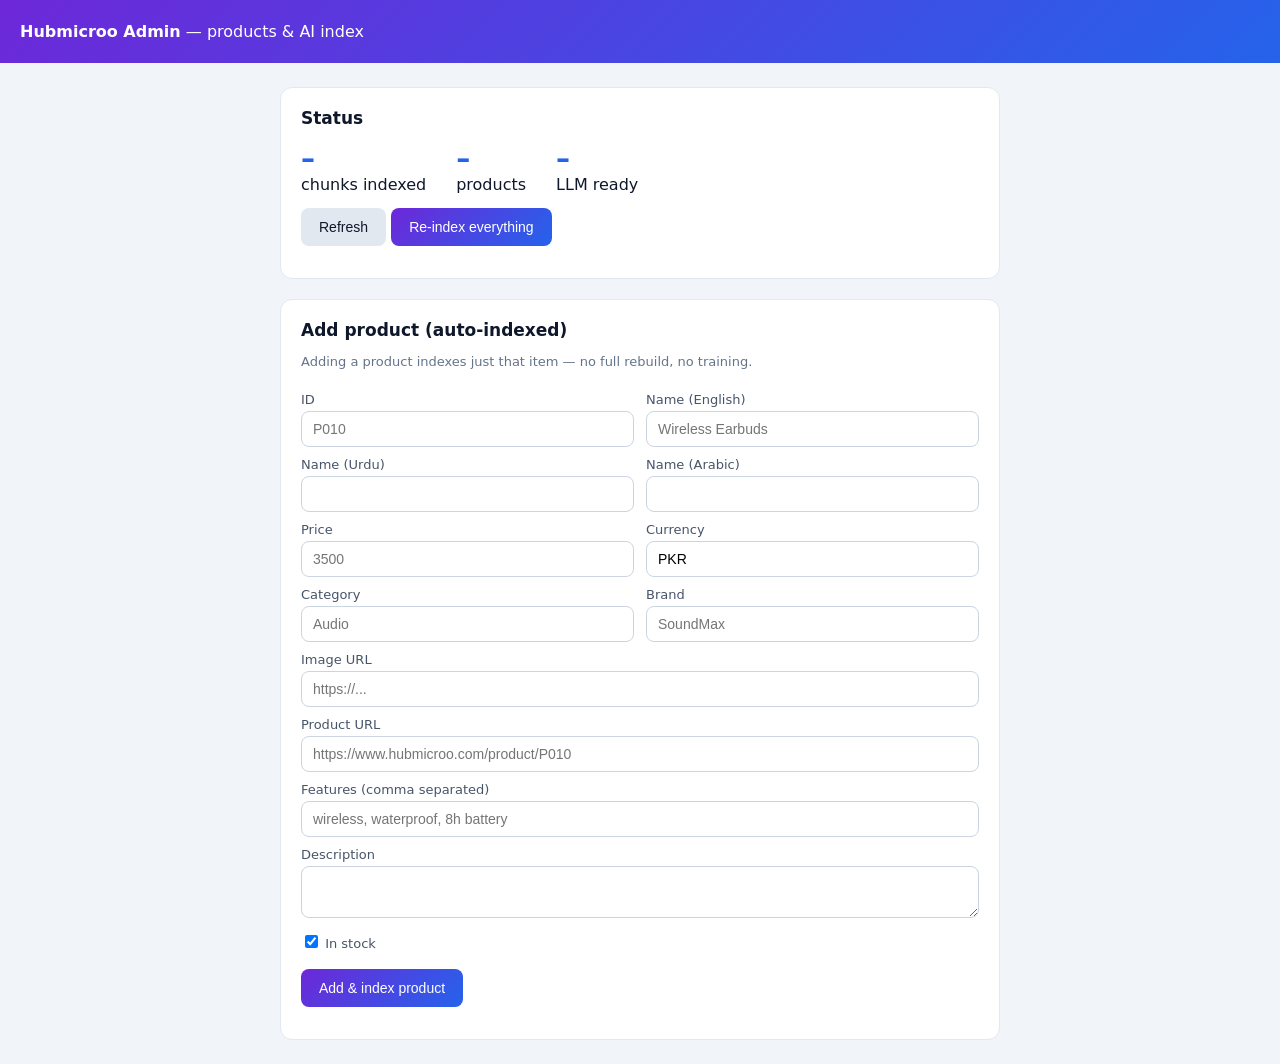
==== frontend/admin.html @ 42e917e4 "Hubmicroo self-hosted RAG voice assistant (EN/UR/AR) Voice + text shopping assistant for the Hubmicr" ====
<!DOCTYPE html>
<html lang="en">
<head>
  <meta charset="UTF-8" />
  <meta name="viewport" content="width=device-width, initial-scale=1.0" />
  <title>Hubmicroo — Admin</title>
  <style>
    body { font-family: system-ui, Arial, sans-serif; background: #f1f5f9; margin: 0; color: #0f172a; }
    header { background: linear-gradient(135deg,#6d28d9,#2563eb); color: #fff; padding: 22px 20px; }
    .wrap { max-width: 720px; margin: 24px auto; padding: 0 16px; }
    .card { background: #fff; border: 1px solid #e2e8f0; border-radius: 12px; padding: 20px; margin-bottom: 20px; }
    h2 { margin-top: 0; font-size: 17px; }
    label { display: block; font-size: 13px; margin: 10px 0 4px; color: #475569; }
    input, textarea { width: 100%; box-sizing: border-box; padding: 9px 11px;
      border: 1px solid #cbd5e1; border-radius: 8px; font-size: 14px; }
    .row { display: grid; grid-template-columns: 1fr 1fr; gap: 12px; }
    button { margin-top: 14px; background: linear-gradient(135deg,#6d28d9,#2563eb);
      color: #fff; border: none; padding: 11px 18px; border-radius: 8px; cursor: pointer; font-size: 14px; }
    .ghost { background: #e2e8f0; color: #0f172a; }
    .stat { font-size: 28px; font-weight: 700; color: #2563eb; }
    .msg { margin-top: 12px; font-size: 14px; }
    .ok { color: #16a34a; } .err { color: #dc2626; }
    .stats { display: flex; gap: 30px; }
  </style>
</head>
<body>
  <header><b>Hubmicroo Admin</b> — products & AI index</header>
  <div class="wrap">

    <div class="card">
      <h2>Status</h2>
      <div class="stats">
        <div><div class="stat" id="sChunks">–</div><div>chunks indexed</div></div>
        <div><div class="stat" id="sProducts">–</div><div>products</div></div>
        <div><div class="stat" id="sLLM">–</div><div>LLM ready</div></div>
      </div>
      <button class="ghost" onclick="refresh()">Refresh</button>
      <button onclick="reindex()">Re-index everything</button>
      <div class="msg" id="reMsg"></div>
    </div>

    <div class="card">
      <h2>Add product (auto-indexed)</h2>
      <p style="font-size:13px;color:#64748b">Adding a product indexes just that item — no full rebuild, no training.</p>
      <div class="row">
        <div><label>ID</label><input id="id" placeholder="P010"/></div>
        <div><label>Name (English)</label><input id="name" placeholder="Wireless Earbuds"/></div>
      </div>
      <div class="row">
        <div><label>Name (Urdu)</label><input id="name_ur" dir="rtl"/></div>
        <div><label>Name (Arabic)</label><input id="name_ar" dir="rtl"/></div>
      </div>
      <div class="row">
        <div><label>Price</label><input id="price" type="number" placeholder="3500"/></div>
        <div><label>Currency</label><input id="currency" value="PKR"/></div>
      </div>
      <div class="row">
        <div><label>Category</label><input id="category" placeholder="Audio"/></div>
        <div><label>Brand</label><input id="brand" placeholder="SoundMax"/></div>
      </div>
      <label>Image URL</label><input id="image" placeholder="https://..."/>
      <label>Product URL</label><input id="url" placeholder="https://www.hubmicroo.com/product/P010"/>
      <label>Features (comma separated)</label><input id="features" placeholder="wireless, waterproof, 8h battery"/>
      <label>Description</label><textarea id="description" rows="2"></textarea>
      <label><input type="checkbox" id="in_stock" checked style="width:auto"/> In stock</label>
      <button onclick="addProduct()">Add & index product</button>
      <div class="msg" id="addMsg"></div>
    </div>
  </div>

<script>
function refresh() {
  fetch("/api/health").then(r=>r.json()).then(h=>{
    document.getElementById("sChunks").textContent = h.chunks_indexed ?? "–";
    document.getElementById("sLLM").textContent = h.llm_ready ? "✓" : "✗";
  });
  fetch("/api/stats").then(r=>r.json()).then(s=>{
    document.getElementById("sProducts").textContent = s.products ?? "–";
  });
}
function reindex() {
  const m = document.getElementById("reMsg");
  m.textContent = "Re-indexing..."; m.className = "msg";
  fetch("/api/reindex", {method:"POST"}).then(r=>r.json()).then(d=>{
    m.textContent = d.detail ? ("Error: "+d.detail)
      : ("Done. " + d.products + " products, " + d.chunks + " chunks.");
    m.className = "msg " + (d.detail ? "err" : "ok");
    refresh();
  }).catch(()=>{ m.textContent="Failed"; m.className="msg err"; });
}
function addProduct() {
  const g = id => document.getElementById(id).value.trim();
  const body = {
    id:g("id"), name:g("name"), name_ur:g("name_ur"), name_ar:g("name_ar"),
    price:parseFloat(g("price")||"0"), currency:g("currency")||"PKR",
    category:g("category"), brand:g("brand"), image:g("image"), url:g("url"),
    description:g("description"),
    features:g("features")?g("features").split(",").map(s=>s.trim()):[],
    in_stock:document.getElementById("in_stock").checked
  };
  const m = document.getElementById("addMsg");
  m.textContent="Adding..."; m.className="msg";
  fetch("/api/products",{method:"POST",headers:{"Content-Type":"application/json"},
    body:JSON.stringify(body)}).then(r=>r.json()).then(d=>{
    m.textContent = d.detail ? ("Error: "+d.detail) : ("Added "+d.added+" and indexed.");
    m.className = "msg " + (d.detail ? "err":"ok");
    refresh();
  }).catch(()=>{ m.textContent="Failed"; m.className="msg err"; });
}
refresh();
</script>
</body>
</html>
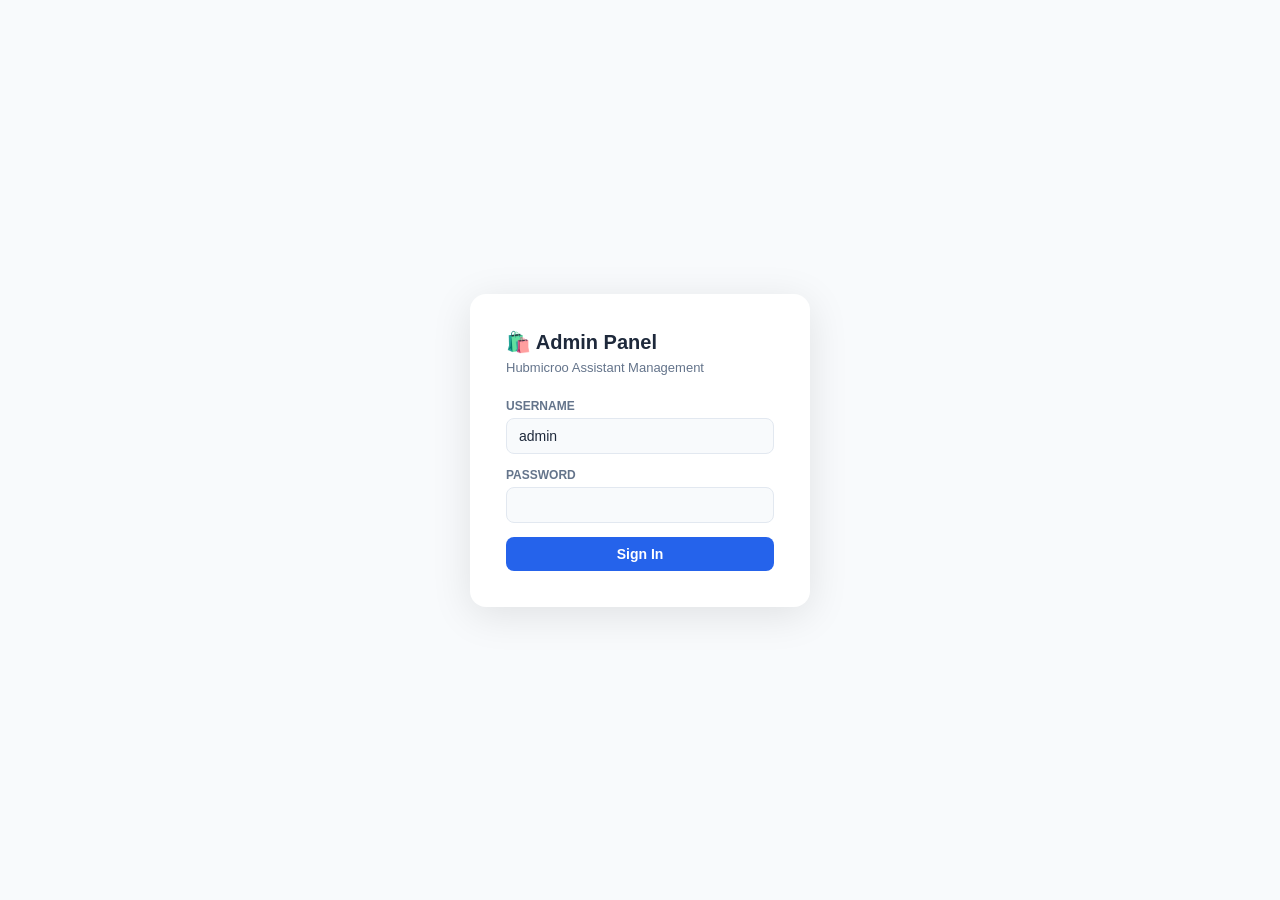
==== commit e034dbf1: "Complete rebuild: production-grade RAG voice assistant v2 - Modular backend: embedder, retrieval (hy" ====
--- a/frontend/admin.html
+++ b/frontend/admin.html
@@ -1,113 +1,361 @@
 <!DOCTYPE html>
 <html lang="en">
 <head>
-  <meta charset="UTF-8" />
-  <meta name="viewport" content="width=device-width, initial-scale=1.0" />
-  <title>Hubmicroo — Admin</title>
+  <meta charset="UTF-8">
+  <meta name="viewport" content="width=device-width, initial-scale=1.0">
+  <title>Hubmicroo Admin Panel</title>
   <style>
-    body { font-family: system-ui, Arial, sans-serif; background: #f1f5f9; margin: 0; color: #0f172a; }
-    header { background: linear-gradient(135deg,#6d28d9,#2563eb); color: #fff; padding: 22px 20px; }
-    .wrap { max-width: 720px; margin: 24px auto; padding: 0 16px; }
-    .card { background: #fff; border: 1px solid #e2e8f0; border-radius: 12px; padding: 20px; margin-bottom: 20px; }
-    h2 { margin-top: 0; font-size: 17px; }
-    label { display: block; font-size: 13px; margin: 10px 0 4px; color: #475569; }
-    input, textarea { width: 100%; box-sizing: border-box; padding: 9px 11px;
-      border: 1px solid #cbd5e1; border-radius: 8px; font-size: 14px; }
-    .row { display: grid; grid-template-columns: 1fr 1fr; gap: 12px; }
-    button { margin-top: 14px; background: linear-gradient(135deg,#6d28d9,#2563eb);
-      color: #fff; border: none; padding: 11px 18px; border-radius: 8px; cursor: pointer; font-size: 14px; }
-    .ghost { background: #e2e8f0; color: #0f172a; }
-    .stat { font-size: 28px; font-weight: 700; color: #2563eb; }
-    .msg { margin-top: 12px; font-size: 14px; }
-    .ok { color: #16a34a; } .err { color: #dc2626; }
-    .stats { display: flex; gap: 30px; }
+    *, *::before, *::after { box-sizing: border-box; margin: 0; padding: 0; }
+    body { font-family: -apple-system, BlinkMacSystemFont, 'Segoe UI', sans-serif; background: #f8fafc; color: #1e293b; }
+    .sidebar { width: 220px; background: #1e293b; color: #fff; height: 100vh; position: fixed; top: 0; left: 0; display: flex; flex-direction: column; padding: 0; z-index: 100; }
+    .sidebar-logo { padding: 20px 18px 16px; font-size: 16px; font-weight: 800; border-bottom: 1px solid rgba(255,255,255,0.08); }
+    .sidebar-logo span { font-size: 11px; font-weight: 400; opacity: 0.55; display: block; margin-top: 2px; }
+    .sidebar nav { flex: 1; padding: 12px 0; }
+    .nav-link { display: flex; align-items: center; gap: 10px; padding: 10px 18px; font-size: 14px; cursor: pointer; border-radius: 0; transition: background 0.15s; color: rgba(255,255,255,0.75); border: none; background: none; width: 100%; text-align: left; }
+    .nav-link:hover, .nav-link.active { background: rgba(255,255,255,0.08); color: #fff; }
+    .main { margin-left: 220px; min-height: 100vh; }
+    .topbar { background: #fff; border-bottom: 1px solid #e2e8f0; padding: 14px 24px; display: flex; align-items: center; justify-content: space-between; }
+    .topbar h1 { font-size: 18px; font-weight: 700; }
+    #logout-btn { background: none; border: 1px solid #e2e8f0; padding: 6px 14px; border-radius: 8px; cursor: pointer; font-size: 13px; color: #64748b; }
+    #logout-btn:hover { background: #f1f5f9; }
+    .content { padding: 24px; }
+    .section { display: none; }
+    .section.active { display: block; }
+
+    /* Login overlay */
+    #login-overlay { position: fixed; inset: 0; background: #f8fafc; display: flex; align-items: center; justify-content: center; z-index: 9999; }
+    .login-card { background: #fff; border-radius: 16px; padding: 36px; box-shadow: 0 8px 40px rgba(0,0,0,0.1); width: 340px; }
+    .login-card h2 { font-size: 20px; font-weight: 800; margin-bottom: 6px; }
+    .login-card p { font-size: 13px; color: #64748b; margin-bottom: 24px; }
+    .form-group { margin-bottom: 14px; }
+    .form-group label { font-size: 12px; font-weight: 600; color: #64748b; display: block; margin-bottom: 5px; }
+    input[type=text], input[type=password], input[type=number], textarea, select {
+      width: 100%; padding: 9px 12px; border: 1px solid #e2e8f0; border-radius: 8px;
+      font-size: 14px; color: #1e293b; background: #f8fafc; outline: none; font-family: inherit;
+    }
+    input:focus, textarea:focus, select:focus { border-color: #2563eb; background: #fff; }
+    .btn { padding: 9px 18px; border-radius: 8px; border: none; cursor: pointer; font-size: 14px; font-weight: 600; transition: background 0.15s; }
+    .btn-primary { background: #2563eb; color: #fff; width: 100%; }
+    .btn-primary:hover { background: #1d4ed8; }
+    .btn-secondary { background: #f1f5f9; color: #1e293b; }
+    .btn-secondary:hover { background: #e2e8f0; }
+    .btn-danger { background: #ef4444; color: #fff; }
+    .btn-danger:hover { background: #dc2626; }
+    .btn-sm { padding: 5px 12px; font-size: 12px; }
+    #login-error { color: #ef4444; font-size: 13px; margin-top: 8px; display: none; }
+
+    /* Stats cards */
+    .stats-grid { display: grid; grid-template-columns: repeat(auto-fill, minmax(200px, 1fr)); gap: 16px; margin-bottom: 24px; }
+    .stat-card { background: #fff; border-radius: 12px; padding: 18px; border: 1px solid #e2e8f0; }
+    .stat-card .label { font-size: 12px; color: #64748b; font-weight: 600; margin-bottom: 6px; }
+    .stat-card .value { font-size: 28px; font-weight: 800; color: #2563eb; }
+    .stat-card .sub { font-size: 12px; color: #64748b; margin-top: 2px; }
+    .badge { display: inline-block; padding: 2px 8px; border-radius: 20px; font-size: 11px; font-weight: 600; }
+    .badge-green { background: #dcfce7; color: #166534; }
+    .badge-red { background: #fee2e2; color: #991b1b; }
+    .badge-yellow { background: #fef9c3; color: #854d0e; }
+
+    /* Table */
+    .table-wrap { background: #fff; border-radius: 12px; border: 1px solid #e2e8f0; overflow: auto; }
+    table { width: 100%; border-collapse: collapse; font-size: 13px; }
+    th { text-align: left; padding: 10px 14px; font-size: 11px; color: #64748b; font-weight: 700; border-bottom: 1px solid #e2e8f0; background: #f8fafc; }
+    td { padding: 10px 14px; border-bottom: 1px solid #f1f5f9; vertical-align: middle; }
+    tr:last-child td { border-bottom: none; }
+    tr:hover td { background: #f8fafc; }
+
+    /* Product form */
+    .form-grid { display: grid; grid-template-columns: 1fr 1fr; gap: 14px; }
+    .form-full { grid-column: 1 / -1; }
+    .panel { background: #fff; border-radius: 12px; border: 1px solid #e2e8f0; padding: 20px; margin-bottom: 20px; }
+    .panel h3 { font-size: 15px; font-weight: 700; margin-bottom: 16px; padding-bottom: 10px; border-bottom: 1px solid #f1f5f9; }
+    .toast { position: fixed; bottom: 20px; right: 20px; background: #1e293b; color: #fff; padding: 12px 18px; border-radius: 10px; font-size: 13px; z-index: 9999; transform: translateY(60px); transition: transform 0.25s; pointer-events: none; }
+    .toast.show { transform: translateY(0); }
+    .toast.error { background: #ef4444; }
   </style>
 </head>
 <body>
-  <header><b>Hubmicroo Admin</b> — products & AI index</header>
-  <div class="wrap">
-
-    <div class="card">
-      <h2>Status</h2>
-      <div class="stats">
-        <div><div class="stat" id="sChunks">–</div><div>chunks indexed</div></div>
-        <div><div class="stat" id="sProducts">–</div><div>products</div></div>
-        <div><div class="stat" id="sLLM">–</div><div>LLM ready</div></div>
-      </div>
-      <button class="ghost" onclick="refresh()">Refresh</button>
-      <button onclick="reindex()">Re-index everything</button>
-      <div class="msg" id="reMsg"></div>
-    </div>
-
-    <div class="card">
-      <h2>Add product (auto-indexed)</h2>
-      <p style="font-size:13px;color:#64748b">Adding a product indexes just that item — no full rebuild, no training.</p>
-      <div class="row">
-        <div><label>ID</label><input id="id" placeholder="P010"/></div>
-        <div><label>Name (English)</label><input id="name" placeholder="Wireless Earbuds"/></div>
-      </div>
-      <div class="row">
-        <div><label>Name (Urdu)</label><input id="name_ur" dir="rtl"/></div>
-        <div><label>Name (Arabic)</label><input id="name_ar" dir="rtl"/></div>
-      </div>
-      <div class="row">
-        <div><label>Price</label><input id="price" type="number" placeholder="3500"/></div>
-        <div><label>Currency</label><input id="currency" value="PKR"/></div>
-      </div>
-      <div class="row">
-        <div><label>Category</label><input id="category" placeholder="Audio"/></div>
-        <div><label>Brand</label><input id="brand" placeholder="SoundMax"/></div>
-      </div>
-      <label>Image URL</label><input id="image" placeholder="https://..."/>
-      <label>Product URL</label><input id="url" placeholder="https://www.hubmicroo.com/product/P010"/>
-      <label>Features (comma separated)</label><input id="features" placeholder="wireless, waterproof, 8h battery"/>
-      <label>Description</label><textarea id="description" rows="2"></textarea>
-      <label><input type="checkbox" id="in_stock" checked style="width:auto"/> In stock</label>
-      <button onclick="addProduct()">Add & index product</button>
-      <div class="msg" id="addMsg"></div>
-    </div>
+
+<!-- Login Overlay -->
+<div id="login-overlay">
+  <div class="login-card">
+    <h2>🛍️ Admin Panel</h2>
+    <p>Hubmicroo Assistant Management</p>
+    <div class="form-group">
+      <label>USERNAME</label>
+      <input type="text" id="login-user" value="admin" autocomplete="username">
+    </div>
+    <div class="form-group">
+      <label>PASSWORD</label>
+      <input type="password" id="login-pass" autocomplete="current-password">
+    </div>
+    <button class="btn btn-primary" onclick="doLogin()">Sign In</button>
+    <div id="login-error">Invalid credentials</div>
   </div>
+</div>
+
+<!-- Sidebar -->
+<div class="sidebar">
+  <div class="sidebar-logo">🛍️ Hubmicroo <span>Admin Panel</span></div>
+  <nav>
+    <button class="nav-link active" onclick="showSection('dashboard')">📊 Dashboard</button>
+    <button class="nav-link" onclick="showSection('products')">📦 Products</button>
+    <button class="nav-link" onclick="showSection('pages')">📄 Pages / FAQ</button>
+    <button class="nav-link" onclick="showSection('queries')">🔍 Recent Queries</button>
+  </nav>
+</div>
+
+<!-- Main -->
+<div class="main">
+  <div class="topbar">
+    <h1 id="section-title">Dashboard</h1>
+    <button id="logout-btn" onclick="doLogout()">Log out</button>
+  </div>
+  <div class="content">
+
+    <!-- Dashboard -->
+    <div id="section-dashboard" class="section active">
+      <div class="stats-grid" id="stats-grid">
+        <div class="stat-card"><div class="label">INDEXED DOCS</div><div class="value" id="stat-docs">—</div></div>
+        <div class="stat-card"><div class="label">CACHE SIZE</div><div class="value" id="stat-cache">—</div></div>
+        <div class="stat-card"><div class="label">OLLAMA</div><div class="value" id="stat-ollama" style="font-size:16px;padding-top:6px">—</div></div>
+        <div class="stat-card"><div class="label">QDRANT</div><div class="value" id="stat-qdrant" style="font-size:16px;padding-top:6px">—</div></div>
+      </div>
+      <div class="panel">
+        <h3>Actions</h3>
+        <button class="btn btn-secondary" onclick="doReindex()">🔄 Full Reindex (admin)</button>
+        &nbsp;
+        <button class="btn btn-secondary" onclick="loadStats()">↻ Refresh stats</button>
+      </div>
+    </div>
+
+    <!-- Products -->
+    <div id="section-products" class="section">
+      <div class="panel">
+        <h3 id="product-form-title">Add Product</h3>
+        <div class="form-grid">
+          <div class="form-group"><label>ID (unique slug)</label><input type="text" id="p-id"></div>
+          <div class="form-group"><label>SKU</label><input type="text" id="p-sku"></div>
+          <div class="form-group form-full"><label>Name</label><input type="text" id="p-name"></div>
+          <div class="form-group form-full"><label>Description</label><textarea id="p-desc" rows="3"></textarea></div>
+          <div class="form-group"><label>Price (PKR)</label><input type="number" id="p-price" value="0"></div>
+          <div class="form-group"><label>Currency</label><select id="p-currency"><option>PKR</option><option>USD</option><option>AED</option></select></div>
+          <div class="form-group"><label>Category</label><input type="text" id="p-category"></div>
+          <div class="form-group"><label>In Stock</label><select id="p-stock"><option value="true">Yes</option><option value="false">No</option></select></div>
+          <div class="form-group form-full"><label>Image URL</label><input type="text" id="p-img"></div>
+          <div class="form-group form-full"><label>Buy URL</label><input type="text" id="p-url"></div>
+          <div class="form-group form-full"><label>Tags (comma-separated)</label><input type="text" id="p-tags"></div>
+        </div>
+        <div style="margin-top:14px;display:flex;gap:8px">
+          <button class="btn btn-primary" onclick="saveProduct()">💾 Save &amp; Index</button>
+          <button class="btn btn-secondary" onclick="clearProductForm()">Clear</button>
+        </div>
+      </div>
+      <div class="table-wrap">
+        <table>
+          <thead><tr><th>ID</th><th>Name</th><th>Price</th><th>Stock</th><th>Category</th><th></th></tr></thead>
+          <tbody id="products-table-body"><tr><td colspan="6" style="color:#94a3b8;text-align:center;padding:20px">Loading…</td></tr></tbody>
+        </table>
+      </div>
+    </div>
+
+    <!-- Pages -->
+    <div id="section-pages" class="section">
+      <div class="panel">
+        <h3>Add / Edit Page</h3>
+        <div class="form-group"><label>ID (unique slug, e.g. "returns")</label><input type="text" id="pg-id"></div>
+        <div class="form-group"><label>Title</label><input type="text" id="pg-title"></div>
+        <div class="form-group"><label>Content</label><textarea id="pg-content" rows="8"></textarea></div>
+        <div style="margin-top:14px">
+          <button class="btn btn-primary" onclick="savePage()">💾 Save &amp; Index</button>
+        </div>
+      </div>
+    </div>
+
+    <!-- Queries -->
+    <div id="section-queries" class="section">
+      <div class="panel" style="margin-bottom:16px">
+        <h3>Recent Queries (anonymised)</h3>
+        <button class="btn btn-secondary btn-sm" onclick="loadQueries()">↻ Refresh</button>
+      </div>
+      <div class="table-wrap">
+        <table>
+          <thead><tr><th>Time</th><th>Lang</th><th>Type</th><th>Cached</th><th>Chars</th></tr></thead>
+          <tbody id="queries-table-body"></tbody>
+        </table>
+      </div>
+    </div>
+
+  </div>
+</div>
+
+<div class="toast" id="toast"></div>
 
 <script>
-function refresh() {
-  fetch("/api/health").then(r=>r.json()).then(h=>{
-    document.getElementById("sChunks").textContent = h.chunks_indexed ?? "–";
-    document.getElementById("sLLM").textContent = h.llm_ready ? "✓" : "✗";
+  let token = sessionStorage.getItem("hm_admin_token") || "";
+
+  // ── Auth ────────────────────────────────────────────────────────────────────
+  async function doLogin() {
+    const user = document.getElementById("login-user").value;
+    const pass = document.getElementById("login-pass").value;
+    const fd = new FormData();
+    fd.append("username", user); fd.append("password", pass);
+    try {
+      const r = await fetch("/admin/login", { method: "POST", body: fd });
+      if (!r.ok) throw new Error();
+      const d = await r.json();
+      token = d.access_token;
+      sessionStorage.setItem("hm_admin_token", token);
+      document.getElementById("login-overlay").style.display = "none";
+      loadStats();
+      loadProducts();
+    } catch {
+      document.getElementById("login-error").style.display = "block";
+    }
+  }
+
+  function doLogout() {
+    token = ""; sessionStorage.removeItem("hm_admin_token");
+    location.reload();
+  }
+
+  // Auto-hide login if token exists
+  if (token) {
+    document.getElementById("login-overlay").style.display = "none";
+    loadStats(); loadProducts();
+  }
+
+  document.getElementById("login-pass").addEventListener("keydown", e => { if (e.key === "Enter") doLogin(); });
+
+  // ── Navigation ───────────────────────────────────────────────────────────────
+  const sectionTitles = { dashboard: "Dashboard", products: "Products", pages: "Pages / FAQ", queries: "Recent Queries" };
+  function showSection(name) {
+    document.querySelectorAll(".section").forEach(s => s.classList.remove("active"));
+    document.querySelectorAll(".nav-link").forEach(n => n.classList.remove("active"));
+    document.getElementById("section-" + name).classList.add("active");
+    document.querySelectorAll(".nav-link").forEach(n => { if (n.textContent.toLowerCase().includes(name.replace("dashboard","dashb"))) n.classList.add("active"); });
+    document.getElementById("section-title").textContent = sectionTitles[name];
+    if (name === "queries") loadQueries();
+    if (name === "products") loadProducts();
+  }
+  // Fix nav click targeting
+  document.querySelectorAll(".nav-link").forEach((btn, i) => {
+    const keys = ["dashboard","products","pages","queries"];
+    btn.onclick = () => showSection(keys[i]);
   });
-  fetch("/api/stats").then(r=>r.json()).then(s=>{
-    document.getElementById("sProducts").textContent = s.products ?? "–";
-  });
-}
-function reindex() {
-  const m = document.getElementById("reMsg");
-  m.textContent = "Re-indexing..."; m.className = "msg";
-  fetch("/api/reindex", {method:"POST"}).then(r=>r.json()).then(d=>{
-    m.textContent = d.detail ? ("Error: "+d.detail)
-      : ("Done. " + d.products + " products, " + d.chunks + " chunks.");
-    m.className = "msg " + (d.detail ? "err" : "ok");
-    refresh();
-  }).catch(()=>{ m.textContent="Failed"; m.className="msg err"; });
-}
-function addProduct() {
-  const g = id => document.getElementById(id).value.trim();
-  const body = {
-    id:g("id"), name:g("name"), name_ur:g("name_ur"), name_ar:g("name_ar"),
-    price:parseFloat(g("price")||"0"), currency:g("currency")||"PKR",
-    category:g("category"), brand:g("brand"), image:g("image"), url:g("url"),
-    description:g("description"),
-    features:g("features")?g("features").split(",").map(s=>s.trim()):[],
-    in_stock:document.getElementById("in_stock").checked
-  };
-  const m = document.getElementById("addMsg");
-  m.textContent="Adding..."; m.className="msg";
-  fetch("/api/products",{method:"POST",headers:{"Content-Type":"application/json"},
-    body:JSON.stringify(body)}).then(r=>r.json()).then(d=>{
-    m.textContent = d.detail ? ("Error: "+d.detail) : ("Added "+d.added+" and indexed.");
-    m.className = "msg " + (d.detail ? "err":"ok");
-    refresh();
-  }).catch(()=>{ m.textContent="Failed"; m.className="msg err"; });
-}
-refresh();
+
+  // ── Stats ───────────────────────────────────────────────────────────────────
+  async function loadStats() {
+    try {
+      const [s, h] = await Promise.all([
+        authFetch("/api/stats"), authFetch("/api/health")
+      ]);
+      const stats = await s.json(); const health = await h.json();
+      document.getElementById("stat-docs").textContent = stats.collection?.points_count ?? "—";
+      document.getElementById("stat-cache").textContent = stats.cache?.size ?? "—";
+      document.getElementById("stat-ollama").innerHTML = badge(health.ollama, "Ollama");
+      document.getElementById("stat-qdrant").innerHTML = badge(health.qdrant, "Qdrant");
+    } catch (e) { console.error(e); }
+  }
+
+  function badge(ok, label) {
+    return ok
+      ? `<span class="badge badge-green">● ${label} OK</span>`
+      : `<span class="badge badge-red">✕ ${label} Down</span>`;
+  }
+
+  // ── Reindex ─────────────────────────────────────────────────────────────────
+  async function doReindex() {
+    if (!confirm("Full reindex from data files. This may take a moment. Continue?")) return;
+    try {
+      const r = await authFetch("/admin/reindex", "POST");
+      const d = await r.json();
+      showToast(`Reindex done: ${d.indexed} items`);
+      loadStats();
+    } catch { showToast("Reindex failed", true); }
+  }
+
+  // ── Products ────────────────────────────────────────────────────────────────
+  let productsList = [];
+
+  async function loadProducts() {
+    // Load from the data file via our reindex endpoint isn't ideal;
+    // we call /api/stats for count and show a placeholder message.
+    document.getElementById("products-table-body").innerHTML =
+      `<tr><td colspan="6" style="color:#94a3b8;text-align:center;padding:20px">Use the form above to add/edit products. Products appear after indexing.</td></tr>`;
+  }
+
+  async function saveProduct() {
+    const product = {
+      id: v("p-id"), name: v("p-name"), description: v("p-desc"),
+      price: parseFloat(v("p-price")) || 0,
+      currency: v("p-currency"), in_stock: v("p-stock") === "true",
+      image_url: v("p-img"), buy_url: v("p-url"),
+      category: v("p-category"), sku: v("p-sku"),
+      tags: v("p-tags").split(",").map(t => t.trim()).filter(Boolean),
+    };
+    if (!product.id || !product.name) { showToast("ID and Name are required", true); return; }
+    try {
+      const r = await authFetch("/admin/products", "POST", product);
+      if (!r.ok) throw new Error(await r.text());
+      showToast(`Product "${product.name}" saved and indexed!`);
+      clearProductForm();
+      loadStats();
+    } catch (e) { showToast("Save failed: " + e.message, true); }
+  }
+
+  function clearProductForm() {
+    ["p-id","p-name","p-desc","p-price","p-img","p-url","p-category","p-sku","p-tags"].forEach(id => {
+      const el = document.getElementById(id);
+      if (el) el.value = el.type === "number" ? "0" : "";
+    });
+  }
+
+  // ── Pages ────────────────────────────────────────────────────────────────────
+  async function savePage() {
+    const page = { id: v("pg-id"), title: v("pg-title"), content: v("pg-content") };
+    if (!page.id || !page.title) { showToast("ID and Title required", true); return; }
+    try {
+      const r = await authFetch("/admin/pages", "POST", page);
+      if (!r.ok) throw new Error();
+      showToast(`Page "${page.title}" saved and indexed!`);
+    } catch { showToast("Save failed", true); }
+  }
+
+  // ── Queries ──────────────────────────────────────────────────────────────────
+  async function loadQueries() {
+    try {
+      const r = await authFetch("/admin/queries");
+      const rows = await r.json();
+      const tbody = document.getElementById("queries-table-body");
+      if (!rows.length) { tbody.innerHTML = `<tr><td colspan="5" style="color:#94a3b8;text-align:center;padding:20px">No queries yet</td></tr>`; return; }
+      tbody.innerHTML = rows.map(q => `
+        <tr>
+          <td>${new Date(q.ts * 1000).toLocaleTimeString()}</td>
+          <td><span class="badge badge-${q.lang==="en"?"green":q.lang==="ur"?"yellow":"red"}">${q.lang.toUpperCase()}</span></td>
+          <td>${q.type}</td>
+          <td>${q.cached ? "✅" : "—"}</td>
+          <td>${q.chars} chars</td>
+        </tr>`).join("");
+    } catch { showToast("Failed to load queries", true); }
+  }
+
+  // ── Helpers ──────────────────────────────────────────────────────────────────
+  function v(id) { return (document.getElementById(id)?.value || "").trim(); }
+
+  function authFetch(url, method = "GET", body = null) {
+    const opts = { method, headers: { Authorization: "Bearer " + token } };
+    if (body) { opts.headers["Content-Type"] = "application/json"; opts.body = JSON.stringify(body); }
+    return fetch(url, opts);
+  }
+
+  let toastTimer;
+  function showToast(msg, isError = false) {
+    const t = document.getElementById("toast");
+    t.textContent = msg;
+    t.className = "toast show" + (isError ? " error" : "");
+    clearTimeout(toastTimer);
+    toastTimer = setTimeout(() => t.classList.remove("show"), 3000);
+  }
 </script>
 </body>
 </html>
